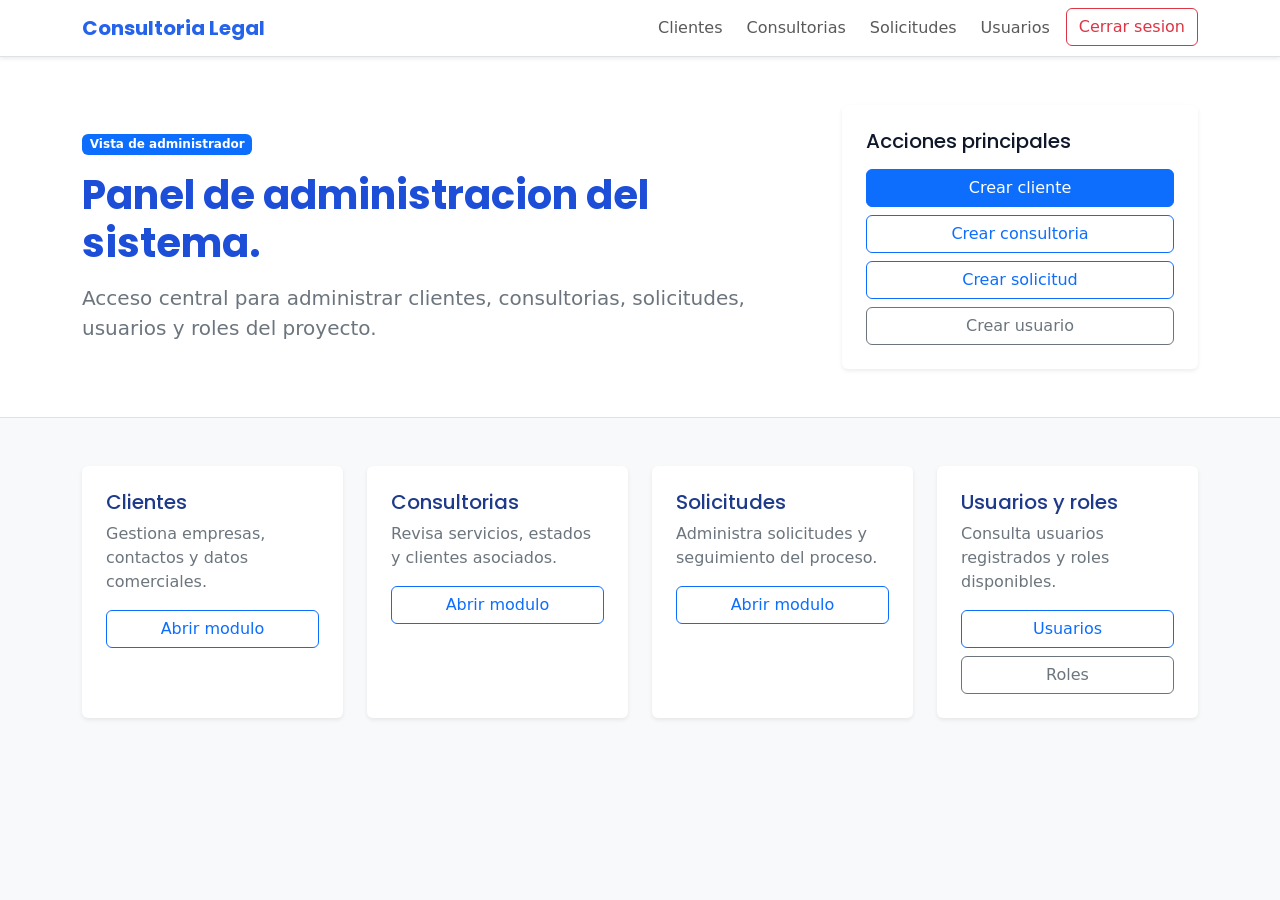
==== demo/src/main/resources/templates/admin.html @ 9927d5ec "Mejora en vistas y lógica. Implementación de seguridad y JWT" ====
<!DOCTYPE html>
<html lang="es">
<head>
    <meta charset="UTF-8">
    <meta name="viewport" content="width=device-width, initial-scale=1.0">
    <title>Panel Admin | Consultoria Legal</title>
    <link rel="preconnect" href="https://fonts.googleapis.com">
    <link rel="preconnect" href="https://fonts.gstatic.com" crossorigin>
    <link href="https://fonts.googleapis.com/css2?family=Poppins:wght@600;700;800&display=swap" rel="stylesheet">
    <link href="https://cdn.jsdelivr.net/npm/bootstrap@5.3.3/dist/css/bootstrap.min.css" rel="stylesheet">
</head>
<body class="bg-light">
    <nav class="navbar navbar-expand-lg bg-white border-bottom shadow-sm">
        <div class="container">
            <a class="navbar-brand fw-bold" style="font-family: 'Poppins', sans-serif; color: #2563eb;" href="/">Consultoria Legal</a>
            <button class="navbar-toggler" type="button" data-bs-toggle="collapse" data-bs-target="#adminNav" aria-controls="adminNav" aria-expanded="false" aria-label="Abrir navegacion">
                <span class="navbar-toggler-icon"></span>
            </button>
            <div class="collapse navbar-collapse" id="adminNav">
                <ul class="navbar-nav ms-auto gap-lg-2">
                    <li class="nav-item"><a class="nav-link" href="/vista/clientes">Clientes</a></li>
                    <li class="nav-item"><a class="nav-link" href="/vista/consultorias">Consultorias</a></li>
                    <li class="nav-item"><a class="nav-link" href="/vista/solicitudes">Solicitudes</a></li>
                    <li class="nav-item"><a class="nav-link" href="/vista/usuarios">Usuarios</a></li>
                    <li class="nav-item"><a class="btn btn-outline-danger" href="/auth/logout">Cerrar sesion</a></li>
                </ul>
            </div>
        </div>
    </nav>

    <header class="py-5 bg-white border-bottom">
        <div class="container">
            <div class="row align-items-center g-4">
                <div class="col-lg-8">
                    <span class="badge text-bg-primary mb-3">Vista de administrador</span>
                    <h1 class="display-6 fw-bold mb-3" style="font-family: 'Poppins', sans-serif; color: #1d4ed8;">Panel de administracion del sistema.</h1>
                    <p class="lead text-secondary mb-0">
                        Acceso central para administrar clientes, consultorias, solicitudes,
                        usuarios y roles del proyecto.
                    </p>
                </div>
                <div class="col-lg-4">
                    <div class="card border-0 shadow-sm">
                        <div class="card-body p-4">
                            <h2 class="h5 mb-3" style="font-family: 'Poppins', sans-serif; color: #0f172a;">Acciones principales</h2>
                            <div class="d-grid gap-2">
                                <a href="/vista/clientes/nuevo" class="btn btn-primary">Crear cliente</a>
                                <a href="/vista/consultorias/nueva" class="btn btn-outline-primary">Crear consultoria</a>
                                <a href="/vista/solicitudes/nueva" class="btn btn-outline-primary">Crear solicitud</a>
                                <a href="/vista/usuarios/nuevo" class="btn btn-outline-secondary">Crear usuario</a>
                            </div>
                        </div>
                    </div>
                </div>
            </div>
        </div>
    </header>

    <main class="py-5">
        <div class="container">
            <div class="row g-4">
                <div class="col-md-6 col-xl-3">
                    <article class="card h-100 border-0 shadow-sm">
                        <div class="card-body p-4">
                            <h2 class="h5" style="font-family: 'Poppins', sans-serif; color: #1e3a8a;">Clientes</h2>
                            <p class="text-secondary">Gestiona empresas, contactos y datos comerciales.</p>
                            <a class="btn btn-outline-primary w-100" href="/vista/clientes">Abrir modulo</a>
                        </div>
                    </article>
                </div>
                <div class="col-md-6 col-xl-3">
                    <article class="card h-100 border-0 shadow-sm">
                        <div class="card-body p-4">
                            <h2 class="h5" style="font-family: 'Poppins', sans-serif; color: #1e3a8a;">Consultorias</h2>
                            <p class="text-secondary">Revisa servicios, estados y clientes asociados.</p>
                            <a class="btn btn-outline-primary w-100" href="/vista/consultorias">Abrir modulo</a>
                        </div>
                    </article>
                </div>
                <div class="col-md-6 col-xl-3">
                    <article class="card h-100 border-0 shadow-sm">
                        <div class="card-body p-4">
                            <h2 class="h5" style="font-family: 'Poppins', sans-serif; color: #1e3a8a;">Solicitudes</h2>
                            <p class="text-secondary">Administra solicitudes y seguimiento del proceso.</p>
                            <a class="btn btn-outline-primary w-100" href="/vista/solicitudes">Abrir modulo</a>
                        </div>
                    </article>
                </div>
                <div class="col-md-6 col-xl-3">
                    <article class="card h-100 border-0 shadow-sm">
                        <div class="card-body p-4">
                            <h2 class="h5" style="font-family: 'Poppins', sans-serif; color: #1e3a8a;">Usuarios y roles</h2>
                            <p class="text-secondary">Consulta usuarios registrados y roles disponibles.</p>
                            <div class="d-grid gap-2">
                                <a class="btn btn-outline-primary" href="/vista/usuarios">Usuarios</a>
                                <a class="btn btn-outline-secondary" href="/roles">Roles</a>
                            </div>
                        </div>
                    </article>
                </div>
            </div>
        </div>
    </main>

    <script src="https://cdn.jsdelivr.net/npm/bootstrap@5.3.3/dist/js/bootstrap.bundle.min.js"></script>
</body>
</html>
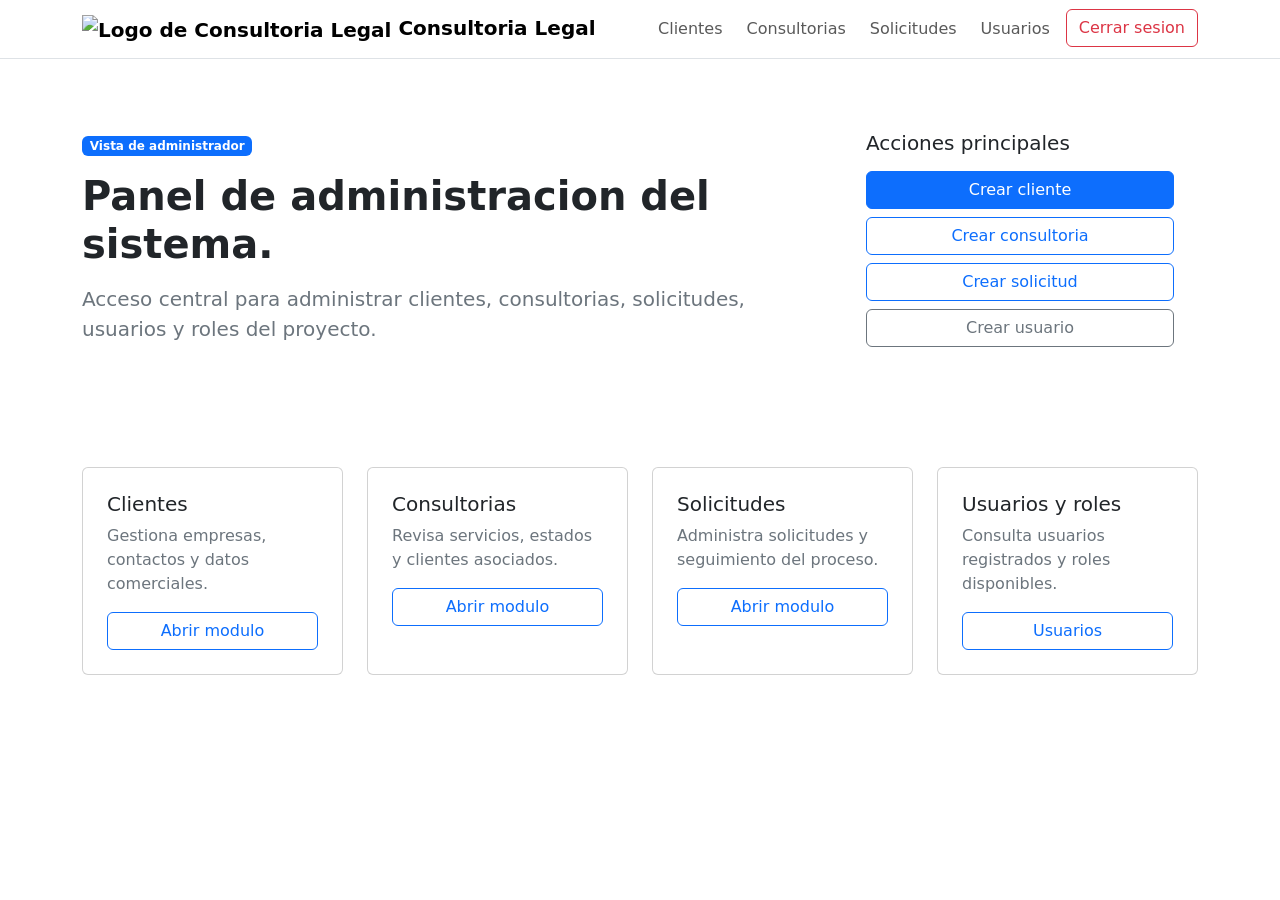
==== commit 8e7b3844: "Limpiar vistas" ====
--- a/demo/src/main/resources/templates/admin.html
+++ b/demo/src/main/resources/templates/admin.html
@@ -6,13 +6,17 @@
     <title>Panel Admin | Consultoria Legal</title>
     <link rel="preconnect" href="https://fonts.googleapis.com">
     <link rel="preconnect" href="https://fonts.gstatic.com" crossorigin>
-    <link href="https://fonts.googleapis.com/css2?family=Poppins:wght@600;700;800&display=swap" rel="stylesheet">
+    <link href="https://fonts.googleapis.com/css2?family=Poppins:wght@600;700;800&family=Inter:wght@400;500;600&display=swap" rel="stylesheet">
     <link href="https://cdn.jsdelivr.net/npm/bootstrap@5.3.3/dist/css/bootstrap.min.css" rel="stylesheet">
+    <link href="/css/Style.css" rel="stylesheet">
 </head>
-<body class="bg-light">
-    <nav class="navbar navbar-expand-lg bg-white border-bottom shadow-sm">
+<body>
+    <nav class="navbar navbar-expand-lg bg-white border-bottom sticky-top">
         <div class="container">
-            <a class="navbar-brand fw-bold" style="font-family: 'Poppins', sans-serif; color: #2563eb;" href="/">Consultoria Legal</a>
+            <a class="navbar-brand fw-bold brand-link" href="/">
+                <img class="brand-logo" src="/images/logo.png" alt="Logo de Consultoria Legal">
+                <span>Consultoria Legal</span>
+            </a>
             <button class="navbar-toggler" type="button" data-bs-toggle="collapse" data-bs-target="#adminNav" aria-controls="adminNav" aria-expanded="false" aria-label="Abrir navegacion">
                 <span class="navbar-toggler-icon"></span>
             </button>
@@ -28,21 +32,21 @@
         </div>
     </nav>
 
-    <header class="py-5 bg-white border-bottom">
+    <header class="page-hero py-5">
         <div class="container">
             <div class="row align-items-center g-4">
                 <div class="col-lg-8">
                     <span class="badge text-bg-primary mb-3">Vista de administrador</span>
-                    <h1 class="display-6 fw-bold mb-3" style="font-family: 'Poppins', sans-serif; color: #1d4ed8;">Panel de administracion del sistema.</h1>
+                    <h1 class="display-6 fw-bold mb-3">Panel de administracion del sistema.</h1>
                     <p class="lead text-secondary mb-0">
                         Acceso central para administrar clientes, consultorias, solicitudes,
                         usuarios y roles del proyecto.
                     </p>
                 </div>
                 <div class="col-lg-4">
-                    <div class="card border-0 shadow-sm">
+                    <div class="quick-panel">
                         <div class="card-body p-4">
-                            <h2 class="h5 mb-3" style="font-family: 'Poppins', sans-serif; color: #0f172a;">Acciones principales</h2>
+                            <h2 class="h5 mb-3">Acciones principales</h2>
                             <div class="d-grid gap-2">
                                 <a href="/vista/clientes/nuevo" class="btn btn-primary">Crear cliente</a>
                                 <a href="/vista/consultorias/nueva" class="btn btn-outline-primary">Crear consultoria</a>
@@ -60,40 +64,39 @@
         <div class="container">
             <div class="row g-4">
                 <div class="col-md-6 col-xl-3">
-                    <article class="card h-100 border-0 shadow-sm">
+                    <article class="card module-card h-100">
                         <div class="card-body p-4">
-                            <h2 class="h5" style="font-family: 'Poppins', sans-serif; color: #1e3a8a;">Clientes</h2>
+                            <h2 class="h5 section-title">Clientes</h2>
                             <p class="text-secondary">Gestiona empresas, contactos y datos comerciales.</p>
                             <a class="btn btn-outline-primary w-100" href="/vista/clientes">Abrir modulo</a>
                         </div>
                     </article>
                 </div>
                 <div class="col-md-6 col-xl-3">
-                    <article class="card h-100 border-0 shadow-sm">
+                    <article class="card module-card h-100">
                         <div class="card-body p-4">
-                            <h2 class="h5" style="font-family: 'Poppins', sans-serif; color: #1e3a8a;">Consultorias</h2>
+                            <h2 class="h5 section-title">Consultorias</h2>
                             <p class="text-secondary">Revisa servicios, estados y clientes asociados.</p>
                             <a class="btn btn-outline-primary w-100" href="/vista/consultorias">Abrir modulo</a>
                         </div>
                     </article>
                 </div>
                 <div class="col-md-6 col-xl-3">
-                    <article class="card h-100 border-0 shadow-sm">
+                    <article class="card module-card h-100">
                         <div class="card-body p-4">
-                            <h2 class="h5" style="font-family: 'Poppins', sans-serif; color: #1e3a8a;">Solicitudes</h2>
+                            <h2 class="h5 section-title">Solicitudes</h2>
                             <p class="text-secondary">Administra solicitudes y seguimiento del proceso.</p>
                             <a class="btn btn-outline-primary w-100" href="/vista/solicitudes">Abrir modulo</a>
                         </div>
                     </article>
                 </div>
                 <div class="col-md-6 col-xl-3">
-                    <article class="card h-100 border-0 shadow-sm">
+                    <article class="card module-card h-100">
                         <div class="card-body p-4">
-                            <h2 class="h5" style="font-family: 'Poppins', sans-serif; color: #1e3a8a;">Usuarios y roles</h2>
+                            <h2 class="h5 section-title">Usuarios y roles</h2>
                             <p class="text-secondary">Consulta usuarios registrados y roles disponibles.</p>
                             <div class="d-grid gap-2">
                                 <a class="btn btn-outline-primary" href="/vista/usuarios">Usuarios</a>
-                                <a class="btn btn-outline-secondary" href="/roles">Roles</a>
                             </div>
                         </div>
                     </article>
